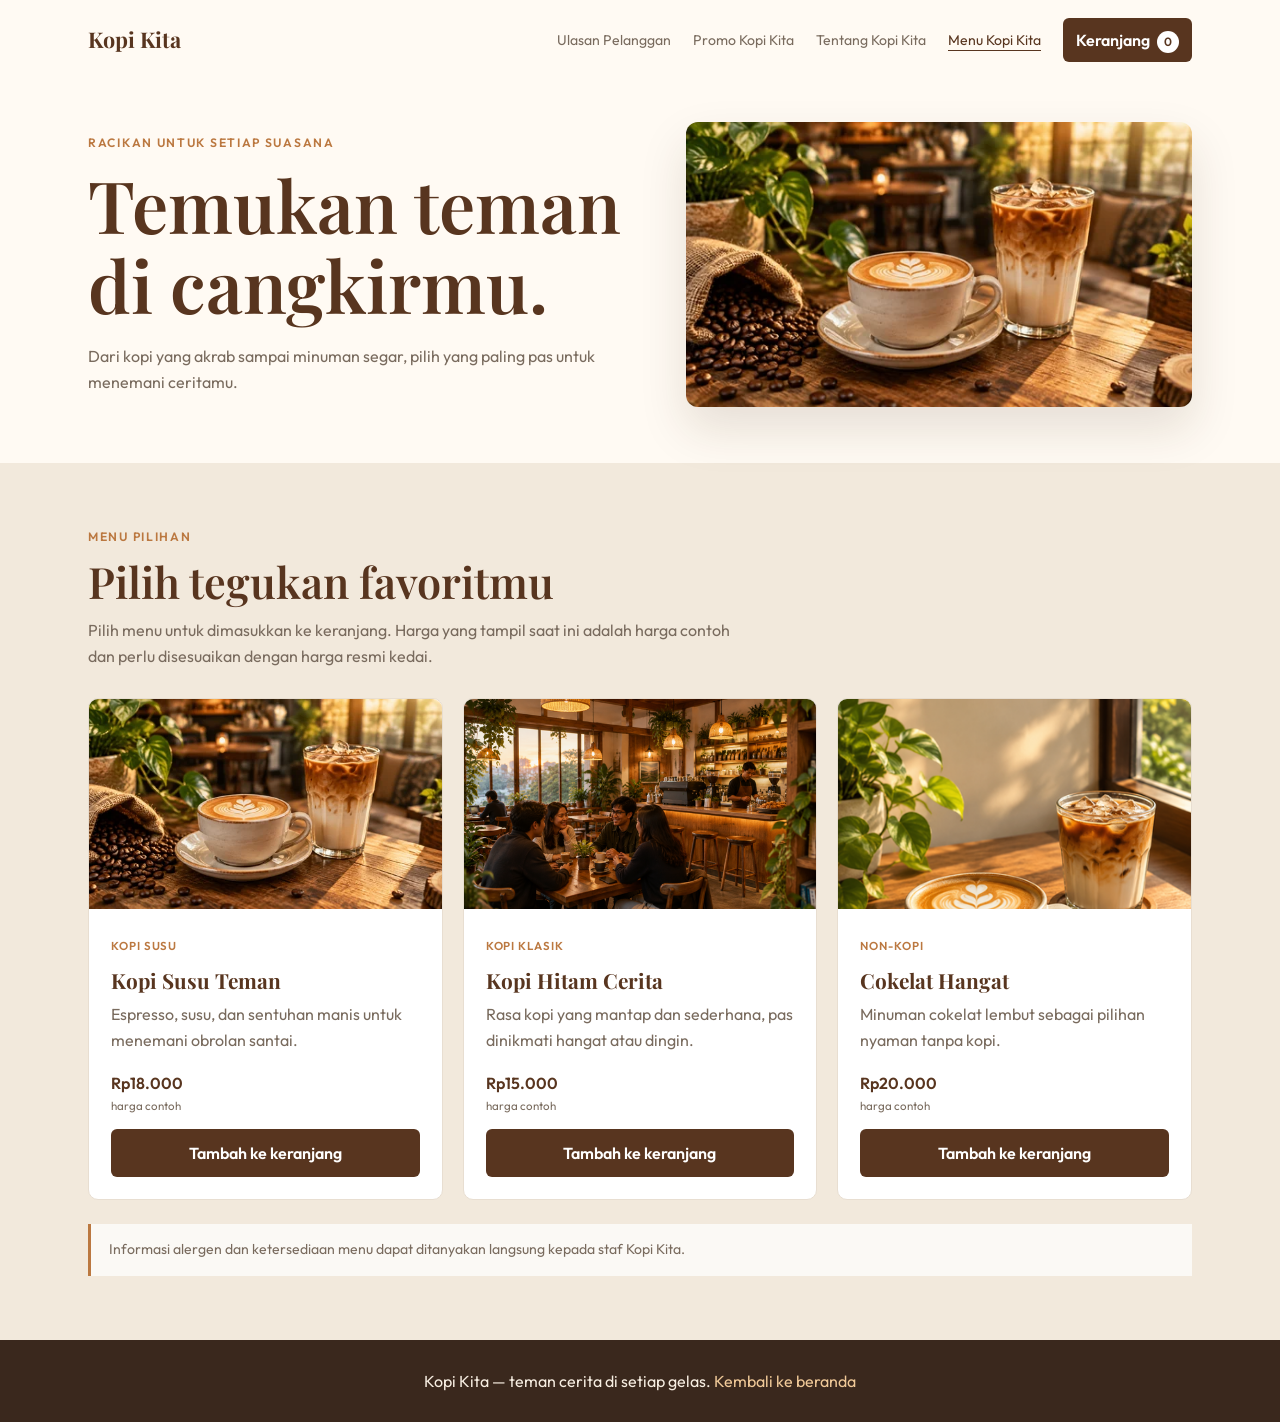
==== menu.html @ 1ad18de4 "Add Kopi Kita website Co-authored-by: Copilot <223556219+Copilot@users.noreply.github.com>" ====
<!DOCTYPE html>
<html lang="id">
<head>
  <meta charset="utf-8">
  <meta name="viewport" content="width=device-width, initial-scale=1">
  <meta name="description" content="Lihat inspirasi menu kopi dan minuman Kopi Kita Teman Cerita.">
  <title>Menu Kopi Kita | Kopi Kita</title>
  <link rel="preconnect" href="https://fonts.googleapis.com">
  <link rel="preconnect" href="https://fonts.gstatic.com" crossorigin>
  <link href="https://fonts.googleapis.com/css2?family=Outfit:wght@400;500;600&family=Playfair+Display:wght@600;700&display=swap" rel="stylesheet">
  <link rel="stylesheet" href="pages.css">
</head>
<body>
  <header class="site-header">
    <a class="site-logo" href="index.html">Kopi Kita</a>
    <nav class="site-nav" aria-label="Navigasi utama">
      <a href="ulasan.html">Ulasan Pelanggan</a>
      <a href="promo.html">Promo Kopi Kita</a>
      <a href="tentang.html">Tentang Kopi Kita</a>
      <a href="menu.html" aria-current="page">Menu Kopi Kita</a>
      <button class="cart-trigger" type="button" data-open-cart aria-haspopup="dialog">
        Keranjang <span class="cart-count" data-cart-count>0</span>
      </button>
    </nav>
  </header>

  <main>
    <section class="page-hero">
      <div class="page-hero-copy">
        <p class="eyebrow">Racikan untuk setiap suasana</p>
        <h1>Temukan teman di cangkirmu.</h1>
        <p>Dari kopi yang akrab sampai minuman segar, pilih yang paling pas untuk menemani ceritamu.</p>
      </div>
      <img src="images/hero.jpg" alt="Kopi susu dan kopi hitam di meja">
    </section>

    <section class="content-section">
      <div class="content-inner">
        <p class="eyebrow">Menu pilihan</p>
        <h2 class="section-heading">Pilih tegukan favoritmu</h2>
        <p class="section-intro">Pilih menu untuk dimasukkan ke keranjang. Harga yang tampil saat ini adalah harga contoh dan perlu disesuaikan dengan harga resmi kedai.</p>
        <div class="card-grid">
          <article class="content-card menu-card" data-product-id="kopi-susu-teman" data-product-name="Kopi Susu Teman" data-product-price="18000">
            <img src="images/hero.jpg" alt="Es kopi susu dengan lapisan susu dan kopi">
            <div class="card-copy">
              <span class="card-label">Kopi susu</span>
              <h3>Kopi Susu Teman</h3>
              <p>Espresso, susu, dan sentuhan manis untuk menemani obrolan santai.</p>
              <p class="price">Rp18.000 <span class="sample-price">harga contoh</span></p>
              <button class="add-to-cart" type="button" data-add-to-cart>Tambah ke keranjang</button>
            </div>
          </article>
          <article class="content-card menu-card" data-product-id="kopi-hitam-cerita" data-product-name="Kopi Hitam Cerita" data-product-price="15000">
            <img src="images/cafe.jpg" alt="Suasana menikmati kopi hangat di kedai">
            <div class="card-copy">
              <span class="card-label">Kopi klasik</span>
              <h3>Kopi Hitam Cerita</h3>
              <p>Rasa kopi yang mantap dan sederhana, pas dinikmati hangat atau dingin.</p>
              <p class="price">Rp15.000 <span class="sample-price">harga contoh</span></p>
              <button class="add-to-cart" type="button" data-add-to-cart>Tambah ke keranjang</button>
            </div>
          </article>
          <article class="content-card menu-card" data-product-id="cokelat-hangat" data-product-name="Cokelat Hangat" data-product-price="20000">
            <img src="images/poster.jpg" alt="Nuansa hangat untuk minuman pilihan">
            <div class="card-copy">
              <span class="card-label">Non-kopi</span>
              <h3>Cokelat Hangat</h3>
              <p>Minuman cokelat lembut sebagai pilihan nyaman tanpa kopi.</p>
              <p class="price">Rp20.000 <span class="sample-price">harga contoh</span></p>
              <button class="add-to-cart" type="button" data-add-to-cart>Tambah ke keranjang</button>
            </div>
          </article>
        </div>
        <p class="notice">Informasi alergen dan ketersediaan menu dapat ditanyakan langsung kepada staf Kopi Kita.</p>
      </div>
    </section>

    <dialog class="cart-dialog" data-cart-dialog aria-labelledby="cart-title">
      <div class="cart-header">
        <div>
          <p class="eyebrow">Pesananmu</p>
          <h2 class="section-heading" id="cart-title">Keranjang</h2>
        </div>
        <button class="cart-close" type="button" data-close-cart aria-label="Tutup keranjang">×</button>
      </div>
      <p class="cart-status" data-cart-status role="status" aria-live="polite"></p>
      <ul class="cart-items" data-cart-items></ul>
      <p class="cart-empty" data-cart-empty>Keranjang masih kosong. Yuk pilih kopi favoritmu.</p>
      <div class="cart-total">
        <span>Total</span>
        <strong data-cart-total>Rp0</strong>
      </div>
      <a class="checkout-button" data-checkout href="https://wa.me/6289527907852" target="_blank" rel="noreferrer" aria-disabled="true">Pesan via WhatsApp</a>
      <p class="cart-note">Pesanan dan harga final dikonfirmasi langsung oleh Kopi Kita melalui WhatsApp.</p>
    </dialog>
  </main>

  <footer class="site-footer">
    <p>Kopi Kita — teman cerita di setiap gelas. <a href="index.html">Kembali ke beranda</a></p>
  </footer>
  <script src="cart.js" defer></script>
</body>
</html>
---- pages.css ----
:root {
  color-scheme: light;
  --page-bg: #fffaf3;
  --page-ink: #241910;
  --page-brown: #58351f;
  --page-muted: #796b5e;
  --page-line: #e8ded1;
  --page-accent: #bb7840;
  --page-card: #ffffff;
}

* {
  box-sizing: border-box;
}

body {
  margin: 0;
  background: var(--page-bg);
  color: var(--page-ink);
  font-family: 'Outfit', system-ui, sans-serif;
  line-height: 1.65;
}

img {
  display: block;
  width: 100%;
  object-fit: cover;
}

a {
  color: inherit;
}

.site-header {
  display: flex;
  align-items: center;
  justify-content: space-between;
  gap: 24px;
  max-width: 1160px;
  margin: 0 auto;
  padding: 18px 28px;
}

.site-logo {
  color: var(--page-brown);
  font-family: 'Playfair Display', serif;
  font-size: 1.35rem;
  font-weight: 700;
  text-decoration: none;
  white-space: nowrap;
}

.site-nav {
  display: flex;
  align-items: center;
  gap: 22px;
  flex-wrap: wrap;
}

.site-nav a {
  color: var(--page-muted);
  font-size: 0.88rem;
  text-decoration: none;
}

.site-nav a:hover,
.site-nav a[aria-current="page"] {
  color: var(--page-brown);
  text-decoration: underline;
  text-underline-offset: 5px;
}

.page-hero {
  min-height: 340px;
  display: grid;
  grid-template-columns: 1fr 0.9fr;
  align-items: center;
  gap: 36px;
  max-width: 1160px;
  margin: 0 auto;
  padding: 42px 28px 56px;
}

.page-hero-copy {
  max-width: 590px;
}

.eyebrow {
  margin: 0 0 10px;
  color: var(--page-accent);
  font-size: 0.76rem;
  font-weight: 600;
  letter-spacing: 0.14em;
  text-transform: uppercase;
}

.page-hero h1,
.section-heading {
  margin: 0;
  color: var(--page-brown);
  font-family: 'Playfair Display', Georgia, serif;
  font-weight: 600;
  line-height: 1.12;
}

.page-hero h1 {
  font-size: clamp(2.5rem, 6vw, 4.5rem);
}

.page-hero-copy > p:last-child {
  max-width: 520px;
  margin: 18px 0 0;
  color: var(--page-muted);
}

.page-hero img {
  min-height: 260px;
  max-height: 360px;
  border-radius: 12px;
  box-shadow: 0 22px 48px rgba(62, 37, 19, 0.13);
}

.content-section {
  padding: 64px 28px;
  background: #f2e9dc;
}

.content-section.is-light {
  background: var(--page-bg);
}

.content-inner {
  max-width: 1104px;
  margin: 0 auto;
}

.section-heading {
  font-size: clamp(1.8rem, 4vw, 2.7rem);
}

.section-intro {
  max-width: 650px;
  margin: 12px 0 28px;
  color: var(--page-muted);
}

.card-grid {
  display: grid;
  grid-template-columns: repeat(3, minmax(0, 1fr));
  gap: 20px;
}

.content-card {
  overflow: hidden;
  border: 1px solid var(--page-line);
  border-radius: 10px;
  background: var(--page-card);
}

.content-card > img {
  height: 210px;
}

.card-copy {
  padding: 22px;
}

.card-copy h2,
.card-copy h3 {
  margin: 0 0 8px;
  color: var(--page-brown);
  font-family: 'Playfair Display', Georgia, serif;
  font-size: 1.3rem;
  line-height: 1.25;
}

.card-copy p {
  margin: 8px 0 0;
  color: var(--page-muted);
}

.card-label {
  display: inline-block;
  margin-bottom: 12px;
  color: var(--page-accent);
  font-size: 0.72rem;
  font-weight: 600;
  letter-spacing: 0.08em;
  text-transform: uppercase;
}

.rating {
  color: #b87936;
  letter-spacing: 0.1em;
}

.price {
  margin-top: 16px !important;
  color: var(--page-brown) !important;
  font-weight: 600;
}

.sample-price {
  display: block;
  color: var(--page-muted);
  font-size: 0.72rem;
  font-weight: 400;
}

.cart-trigger,
.add-to-cart,
.checkout-button {
  border: 0;
  border-radius: 6px;
  background: var(--page-brown);
  color: #fff;
  cursor: pointer;
  font: inherit;
  font-weight: 600;
  text-decoration: none;
}

.cart-trigger {
  padding: 9px 13px;
}

.cart-count {
  display: inline-grid;
  min-width: 22px;
  height: 22px;
  margin-left: 4px;
  padding: 0 5px;
  place-items: center;
  border-radius: 999px;
  background: #fff;
  color: var(--page-brown);
  font-size: 0.75rem;
}

.add-to-cart {
  width: 100%;
  margin-top: 14px;
  padding: 11px 14px;
}

.cart-trigger:hover,
.add-to-cart:hover,
.checkout-button:hover {
  background: #754a2b;
}

.cart-trigger:focus-visible,
.add-to-cart:focus-visible,
.checkout-button:focus-visible,
.cart-close:focus-visible,
.cart-quantity button:focus-visible {
  outline: 3px solid #d9a65f;
  outline-offset: 3px;
}

.cart-dialog {
  width: min(520px, calc(100% - 28px));
  max-height: min(80vh, 720px);
  padding: 24px;
  border: 1px solid var(--page-line);
  border-radius: 12px;
  color: var(--page-ink);
  box-shadow: 0 24px 80px rgba(0, 0, 0, 0.24);
}

.cart-dialog::backdrop {
  background: rgba(26, 20, 16, 0.55);
}

.cart-header {
  display: flex;
  align-items: flex-start;
  justify-content: space-between;
  gap: 16px;
}

.cart-header .eyebrow {
  margin-bottom: 4px;
}

.cart-close {
  width: 38px;
  height: 38px;
  border: 1px solid var(--page-line);
  border-radius: 50%;
  background: #fff;
  color: var(--page-brown);
  cursor: pointer;
  font-size: 1.5rem;
  line-height: 1;
}

.cart-status {
  min-height: 1.5em;
  margin: 12px 0;
  color: var(--page-muted);
  font-size: 0.85rem;
}

.cart-items {
  display: grid;
  gap: 12px;
  max-height: 36vh;
  margin: 0;
  padding: 0;
  overflow-y: auto;
  list-style: none;
}

.cart-item {
  display: flex;
  align-items: center;
  justify-content: space-between;
  gap: 16px;
  padding: 14px 0;
  border-bottom: 1px solid var(--page-line);
}

.cart-item-name {
  margin: 0;
  color: var(--page-brown);
  font-weight: 600;
}

.cart-item-price {
  margin: 2px 0 0;
  color: var(--page-muted);
  font-size: 0.84rem;
}

.cart-quantity {
  display: flex;
  align-items: center;
  gap: 10px;
  white-space: nowrap;
}

.cart-quantity button {
  width: 32px;
  height: 32px;
  border: 1px solid var(--page-line);
  border-radius: 50%;
  background: #fff;
  color: var(--page-brown);
  cursor: pointer;
  font: inherit;
  font-size: 1.1rem;
}

.cart-empty {
  padding: 18px 0;
  color: var(--page-muted);
}

.cart-total {
  display: flex;
  justify-content: space-between;
  margin: 18px 0;
  padding-top: 16px;
  border-top: 1px solid var(--page-line);
}

.cart-total strong {
  color: var(--page-brown);
}

.checkout-button {
  display: block;
  padding: 12px 16px;
  text-align: center;
}

.checkout-button[aria-disabled="true"] {
  opacity: 0.5;
  pointer-events: none;
}

.cart-note {
  margin: 12px 0 0;
  color: var(--page-muted);
  font-size: 0.78rem;
}

.notice {
  margin: 24px 0 0;
  padding: 14px 18px;
  border-left: 3px solid var(--page-accent);
  background: rgba(255, 255, 255, 0.72);
  color: var(--page-muted);
  font-size: 0.88rem;
}

.story-grid {
  display: grid;
  grid-template-columns: 0.9fr 1.1fr;
  align-items: center;
  gap: 42px;
}

.story-grid img {
  min-height: 300px;
  border-radius: 12px;
}

.story-grid p {
  color: var(--page-muted);
}

.info-row {
  display: flex;
  gap: 12px;
  flex-wrap: wrap;
  margin-top: 24px;
}

.info-pill {
  padding: 10px 14px;
  border: 1px solid var(--page-line);
  border-radius: 999px;
  background: #fff;
  color: var(--page-brown);
  font-size: 0.88rem;
}

.site-footer {
  padding: 28px;
  background: #3a281d;
  color: #f7eee2;
  text-align: center;
}

.site-footer p {
  margin: 0;
}

.site-footer a {
  color: #f0c998;
  text-decoration: none;
}

@media (max-width: 760px) {
  .site-header {
    align-items: flex-start;
    flex-direction: column;
    gap: 12px;
    padding: 16px 20px;
  }

  .site-nav {
    gap: 10px 18px;
  }

  .cart-trigger {
    width: 100%;
    text-align: center;
  }

  .page-hero,
  .story-grid {
    grid-template-columns: 1fr;
  }

  .page-hero {
    gap: 24px;
    padding: 36px 20px 44px;
  }

  .page-hero img {
    min-height: 220px;
    max-height: 300px;
  }

  .content-section {
    padding: 48px 20px;
  }

  .card-grid {
    grid-template-columns: 1fr;
  }

  .cart-dialog {
    padding: 20px;
  }

  .story-grid {
    gap: 24px;
  }
}
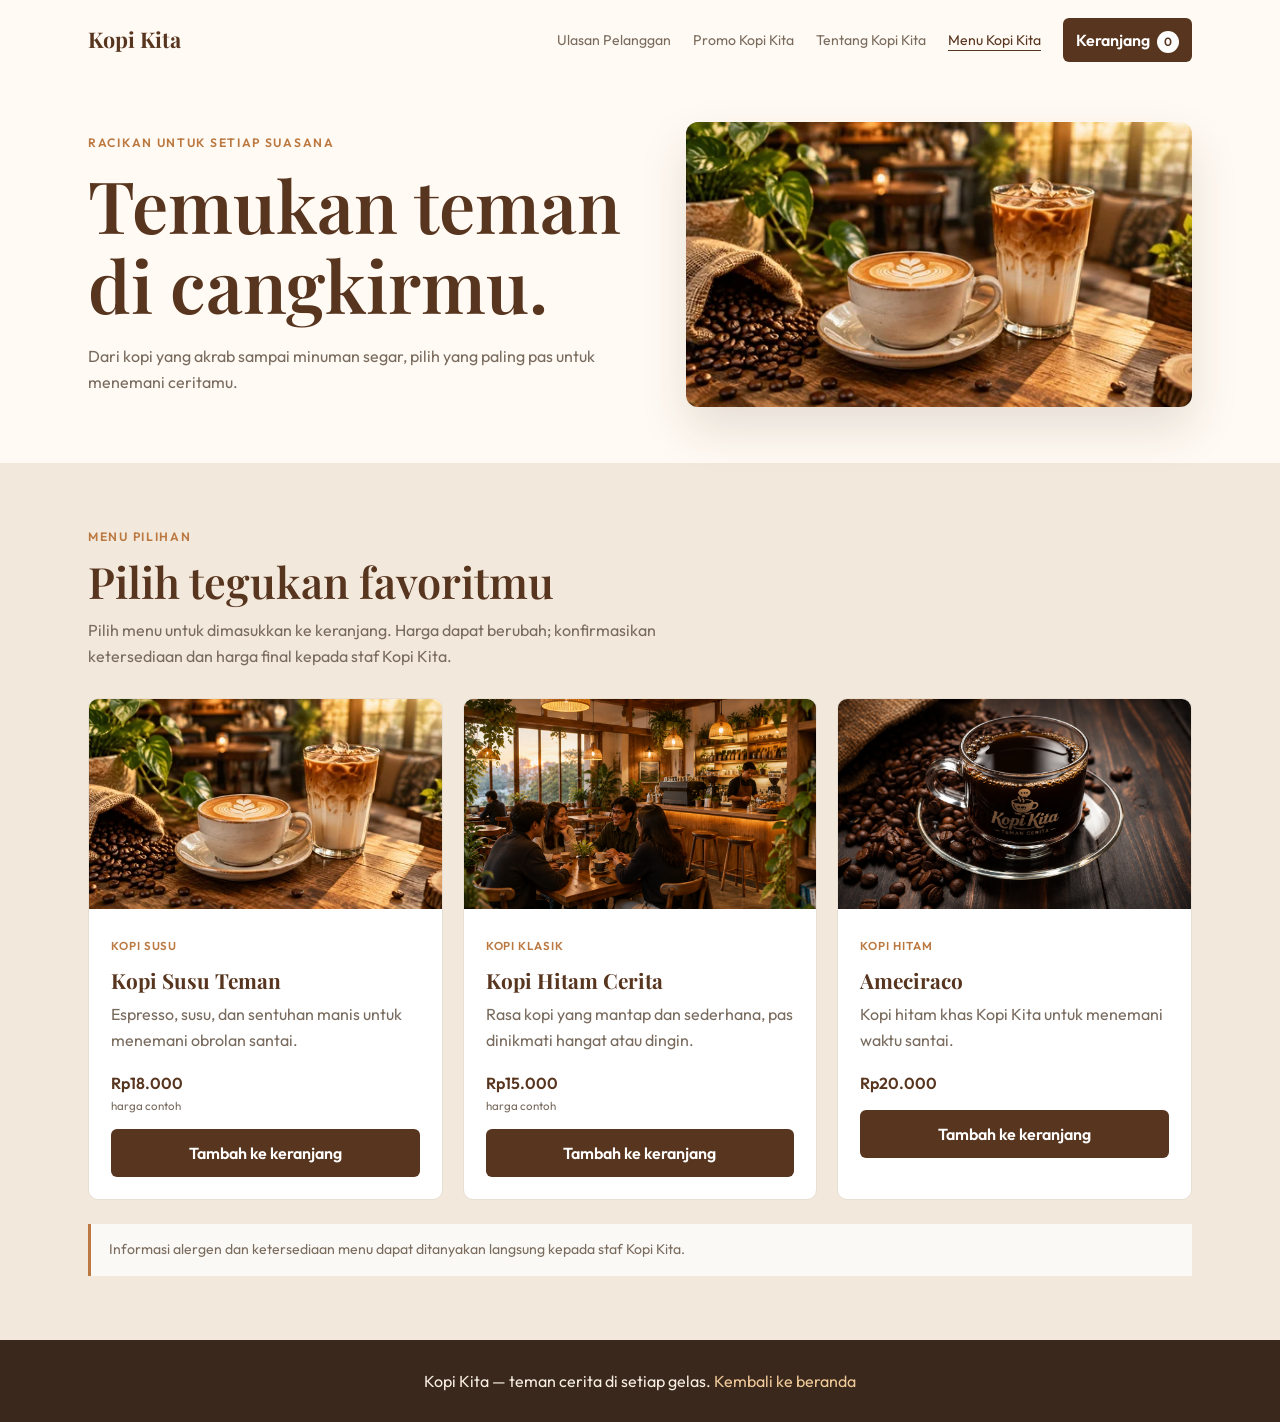
==== commit 0390637d: "feat: replace chocolate drink with Ameciraco Co-authored-by: Copilot <223556219+Copilot@users.norepl" ====
--- a/menu.html
+++ b/menu.html
@@ -38,7 +38,7 @@
       <div class="content-inner">
         <p class="eyebrow">Menu pilihan</p>
         <h2 class="section-heading">Pilih tegukan favoritmu</h2>
-        <p class="section-intro">Pilih menu untuk dimasukkan ke keranjang. Harga yang tampil saat ini adalah harga contoh dan perlu disesuaikan dengan harga resmi kedai.</p>
+        <p class="section-intro">Pilih menu untuk dimasukkan ke keranjang. Harga dapat berubah; konfirmasikan ketersediaan dan harga final kepada staf Kopi Kita.</p>
         <div class="card-grid">
           <article class="content-card menu-card" data-product-id="kopi-susu-teman" data-product-name="Kopi Susu Teman" data-product-price="18000">
             <img src="images/hero.jpg" alt="Es kopi susu dengan lapisan susu dan kopi">
@@ -60,13 +60,13 @@
               <button class="add-to-cart" type="button" data-add-to-cart>Tambah ke keranjang</button>
             </div>
           </article>
-          <article class="content-card menu-card" data-product-id="cokelat-hangat" data-product-name="Cokelat Hangat" data-product-price="20000">
-            <img src="images/poster.jpg" alt="Nuansa hangat untuk minuman pilihan">
+          <article class="content-card menu-card" data-product-id="cokelat-hangat" data-product-name="Ameciraco" data-product-price="20000">
+            <img src="images/ameciraco.png" alt="Kopi hitam Ameciraco di dalam cangkir kaca dengan biji kopi">
             <div class="card-copy">
-              <span class="card-label">Non-kopi</span>
-              <h3>Cokelat Hangat</h3>
-              <p>Minuman cokelat lembut sebagai pilihan nyaman tanpa kopi.</p>
-              <p class="price">Rp20.000 <span class="sample-price">harga contoh</span></p>
+              <span class="card-label">Kopi hitam</span>
+              <h3>Ameciraco</h3>
+              <p>Kopi hitam khas Kopi Kita untuk menemani waktu santai.</p>
+              <p class="price">Rp20.000</p>
               <button class="add-to-cart" type="button" data-add-to-cart>Tambah ke keranjang</button>
             </div>
           </article>
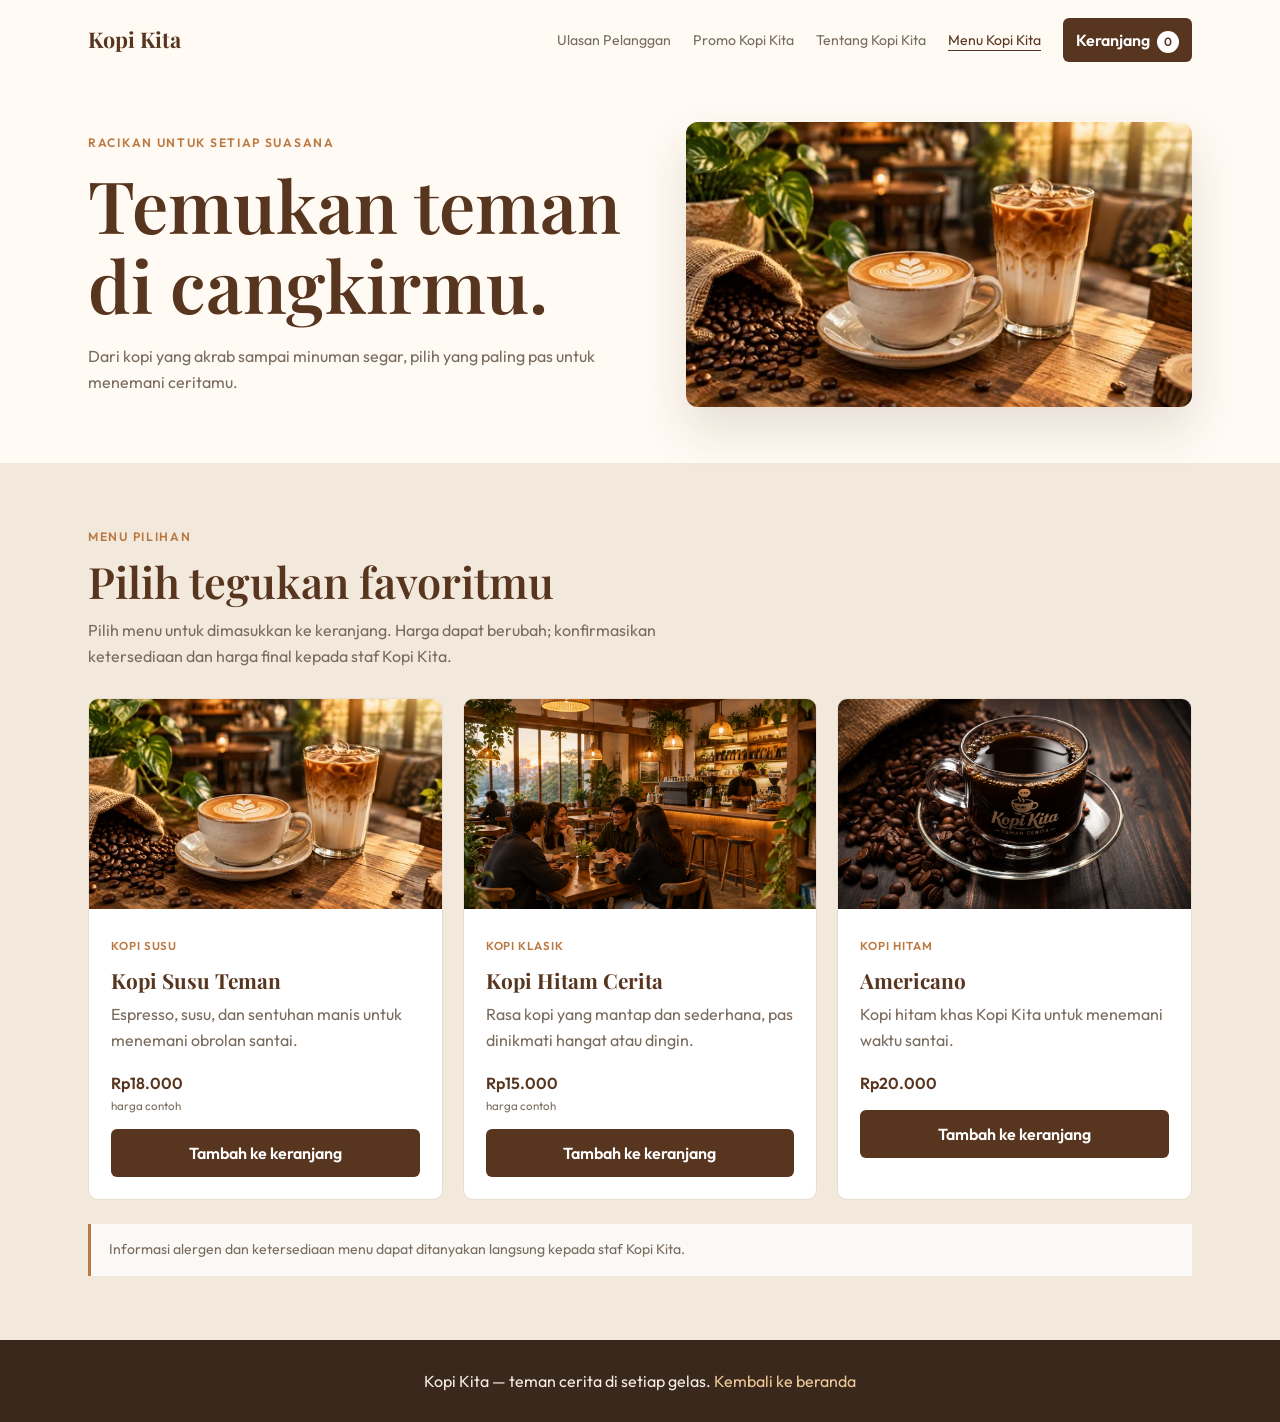
==== commit d5b2721c: "feat: rename menu drink to Americano Co-authored-by: Copilot <223556219+Copilot@users.noreply.github" ====
--- a/menu.html
+++ b/menu.html
@@ -60,11 +60,11 @@
               <button class="add-to-cart" type="button" data-add-to-cart>Tambah ke keranjang</button>
             </div>
           </article>
-          <article class="content-card menu-card" data-product-id="cokelat-hangat" data-product-name="Ameciraco" data-product-price="20000">
-            <img src="images/ameciraco.png" alt="Kopi hitam Ameciraco di dalam cangkir kaca dengan biji kopi">
+          <article class="content-card menu-card" data-product-id="cokelat-hangat" data-product-name="Americano" data-product-price="20000">
+            <img src="images/americano.png" alt="Secangkir Americano Kopi Kita dengan biji kopi">
             <div class="card-copy">
               <span class="card-label">Kopi hitam</span>
-              <h3>Ameciraco</h3>
+              <h3>Americano</h3>
               <p>Kopi hitam khas Kopi Kita untuk menemani waktu santai.</p>
               <p class="price">Rp20.000</p>
               <button class="add-to-cart" type="button" data-add-to-cart>Tambah ke keranjang</button>
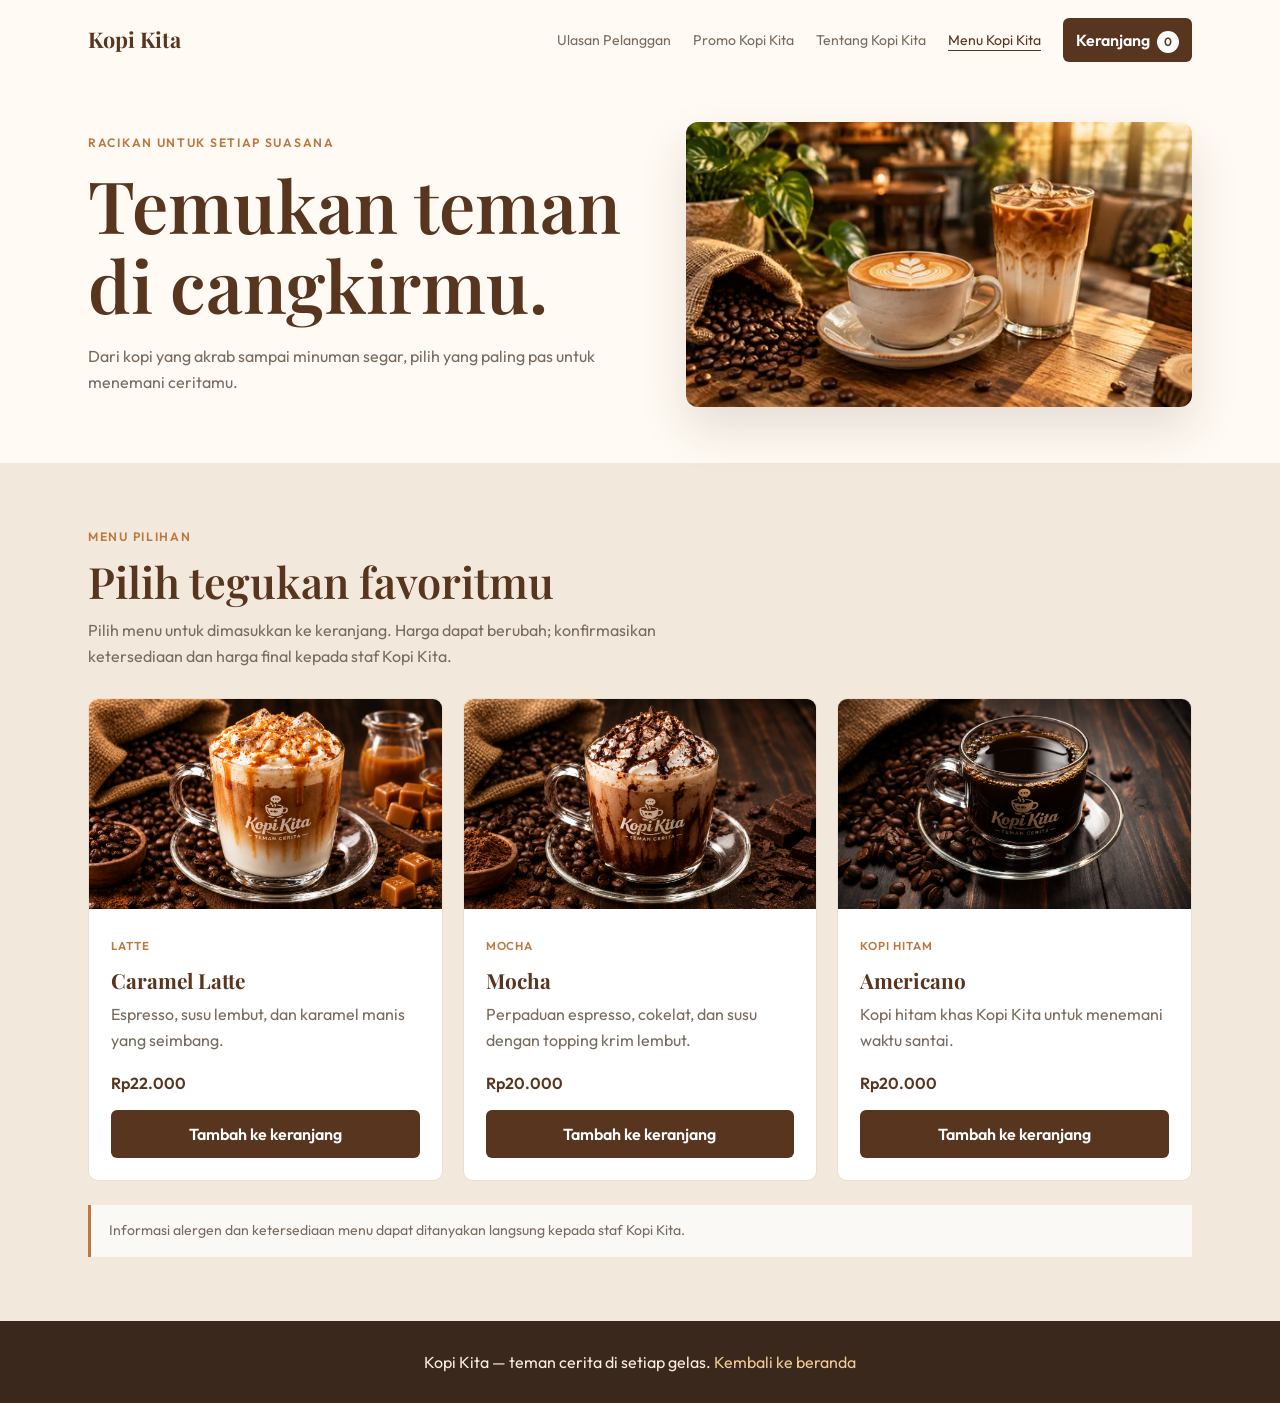
==== commit abf5dcd6: "feat: update caramel latte and mocha menu items Co-authored-by: Copilot <223556219+Copilot@users.nor" ====
--- a/menu.html
+++ b/menu.html
@@ -40,23 +40,23 @@
         <h2 class="section-heading">Pilih tegukan favoritmu</h2>
         <p class="section-intro">Pilih menu untuk dimasukkan ke keranjang. Harga dapat berubah; konfirmasikan ketersediaan dan harga final kepada staf Kopi Kita.</p>
         <div class="card-grid">
-          <article class="content-card menu-card" data-product-id="kopi-susu-teman" data-product-name="Kopi Susu Teman" data-product-price="18000">
-            <img src="images/hero.jpg" alt="Es kopi susu dengan lapisan susu dan kopi">
+          <article class="content-card menu-card" data-product-id="kopi-susu-teman" data-product-name="Caramel Latte" data-product-price="22000">
+            <img src="images/caramel-latte.png" alt="Caramel Latte dengan saus karamel dan krim di cangkir kaca">
             <div class="card-copy">
-              <span class="card-label">Kopi susu</span>
-              <h3>Kopi Susu Teman</h3>
-              <p>Espresso, susu, dan sentuhan manis untuk menemani obrolan santai.</p>
-              <p class="price">Rp18.000 <span class="sample-price">harga contoh</span></p>
+              <span class="card-label">Latte</span>
+              <h3>Caramel Latte</h3>
+              <p>Espresso, susu lembut, dan karamel manis yang seimbang.</p>
+              <p class="price">Rp22.000</p>
               <button class="add-to-cart" type="button" data-add-to-cart>Tambah ke keranjang</button>
             </div>
           </article>
-          <article class="content-card menu-card" data-product-id="kopi-hitam-cerita" data-product-name="Kopi Hitam Cerita" data-product-price="15000">
-            <img src="images/cafe.jpg" alt="Suasana menikmati kopi hangat di kedai">
+          <article class="content-card menu-card" data-product-id="kopi-hitam-cerita" data-product-name="Mocha" data-product-price="20000">
+            <img src="images/mocha.png" alt="Mocha dengan krim dan taburan cokelat di cangkir kaca">
             <div class="card-copy">
-              <span class="card-label">Kopi klasik</span>
-              <h3>Kopi Hitam Cerita</h3>
-              <p>Rasa kopi yang mantap dan sederhana, pas dinikmati hangat atau dingin.</p>
-              <p class="price">Rp15.000 <span class="sample-price">harga contoh</span></p>
+              <span class="card-label">Mocha</span>
+              <h3>Mocha</h3>
+              <p>Perpaduan espresso, cokelat, dan susu dengan topping krim lembut.</p>
+              <p class="price">Rp20.000</p>
               <button class="add-to-cart" type="button" data-add-to-cart>Tambah ke keranjang</button>
             </div>
           </article>
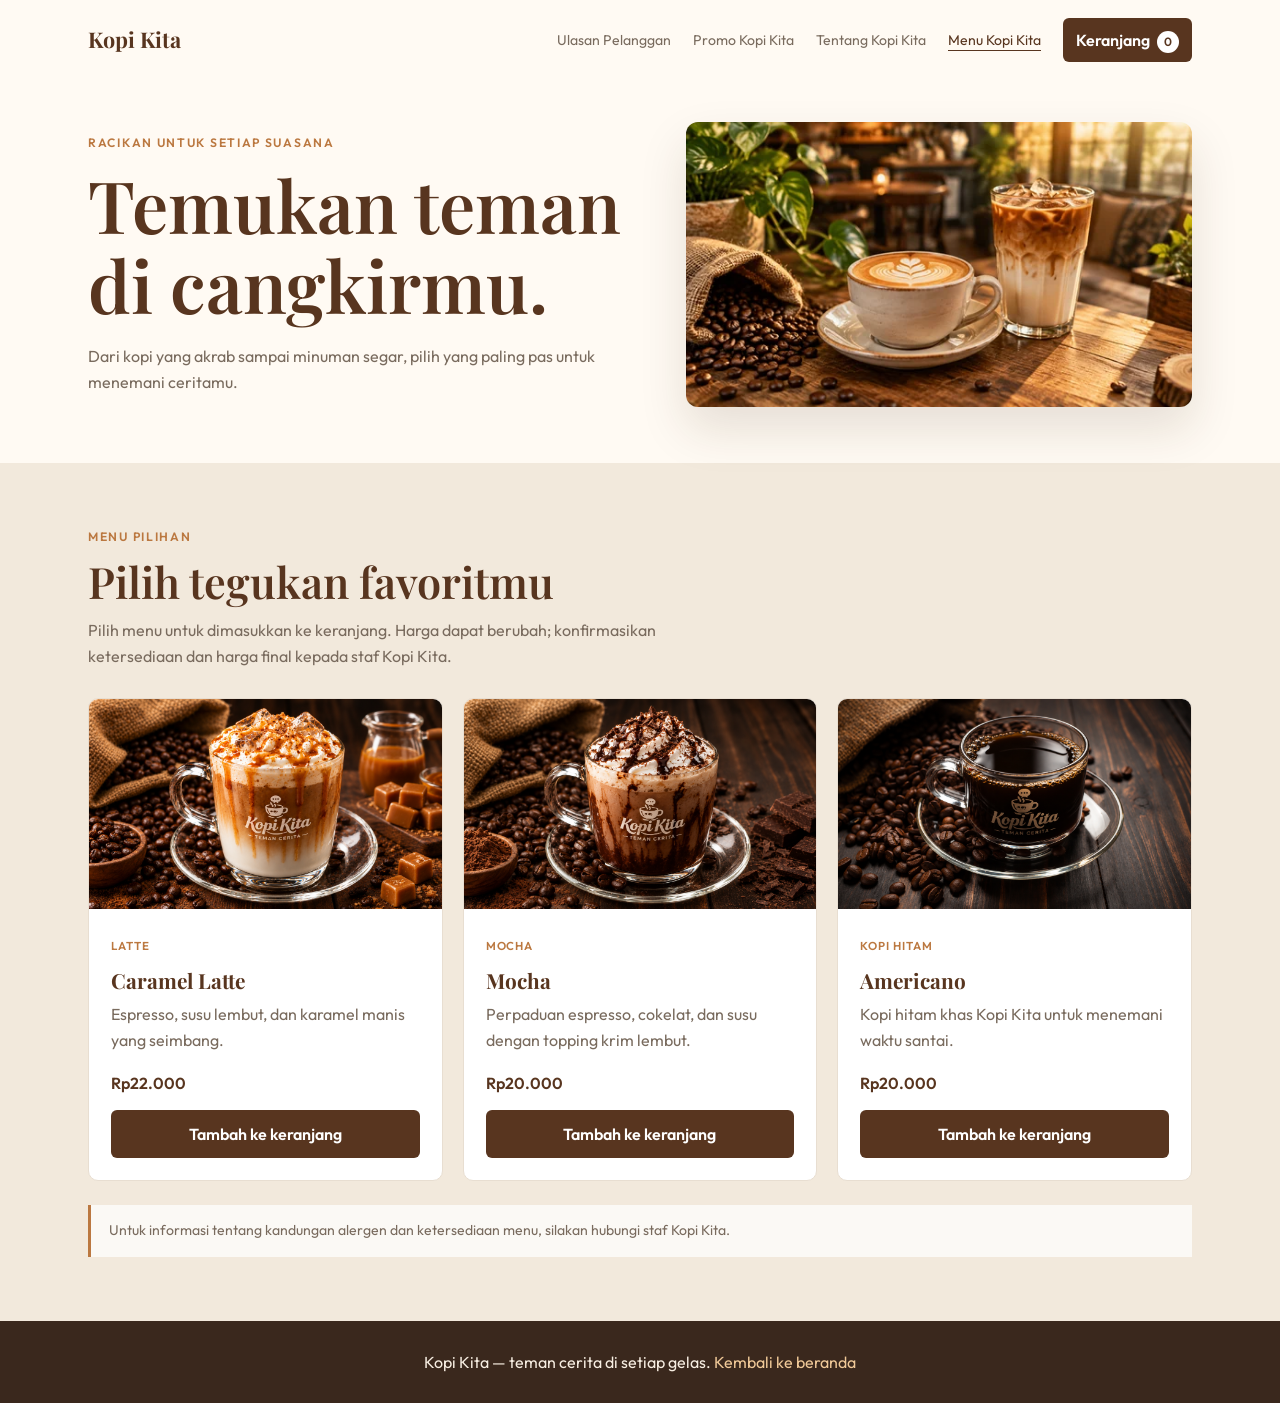
==== commit 80ff08c3: "copy: clarify allergen and availability notice Co-authored-by: Copilot <223556219+Copilot@users.nore" ====
--- a/menu.html
+++ b/menu.html
@@ -71,7 +71,7 @@
             </div>
           </article>
         </div>
-        <p class="notice">Informasi alergen dan ketersediaan menu dapat ditanyakan langsung kepada staf Kopi Kita.</p>
+        <p class="notice">Untuk informasi tentang kandungan alergen dan ketersediaan menu, silakan hubungi staf Kopi Kita.</p>
       </div>
     </section>
 
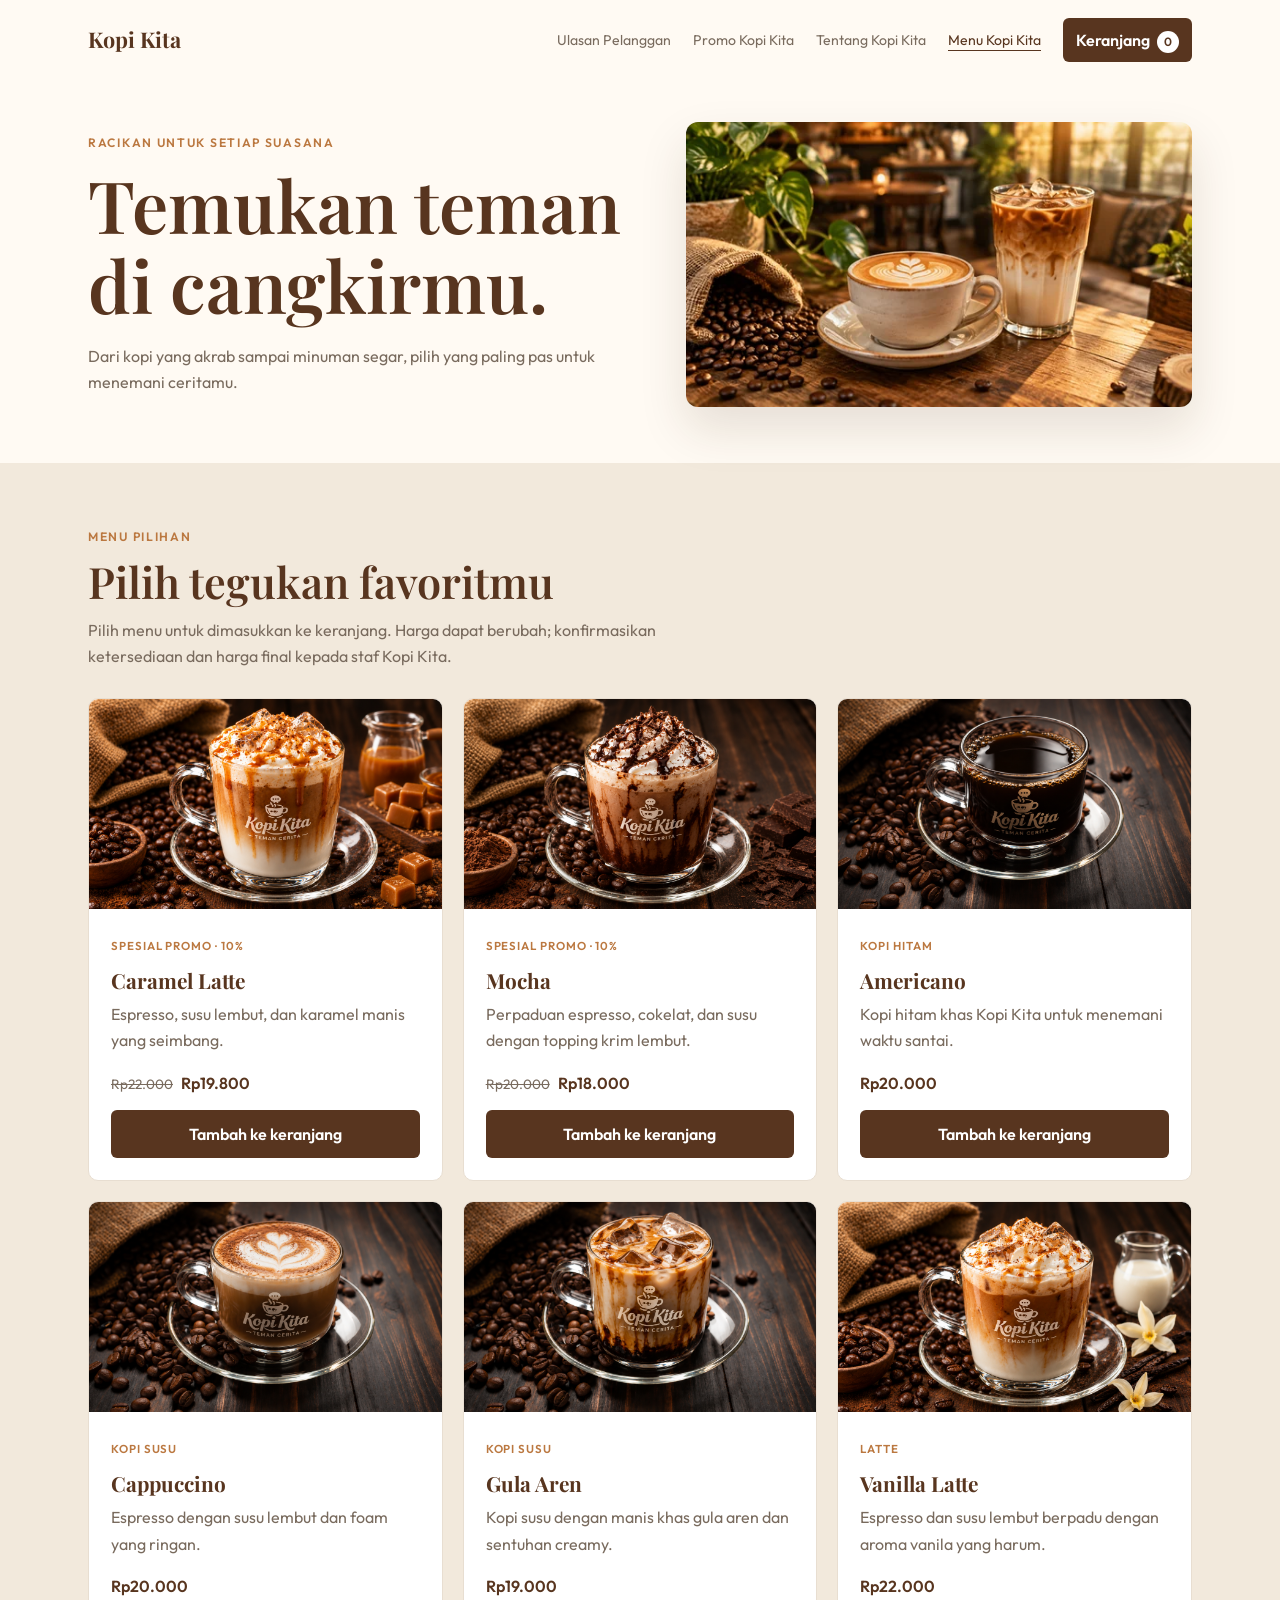
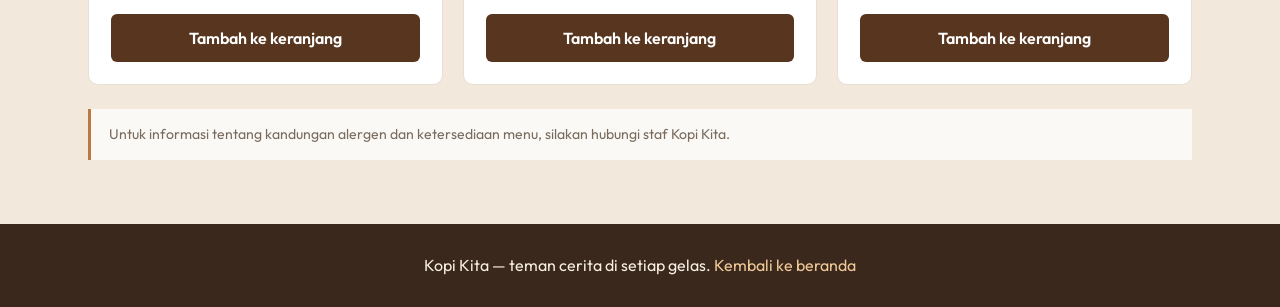
==== commit a7a5f842: "feat: add drinks to menu Co-authored-by: Copilot <223556219+Copilot@users.noreply.github.com>" ====
--- a/menu.html
+++ b/menu.html
@@ -40,23 +40,23 @@
         <h2 class="section-heading">Pilih tegukan favoritmu</h2>
         <p class="section-intro">Pilih menu untuk dimasukkan ke keranjang. Harga dapat berubah; konfirmasikan ketersediaan dan harga final kepada staf Kopi Kita.</p>
         <div class="card-grid">
-          <article class="content-card menu-card" data-product-id="kopi-susu-teman" data-product-name="Caramel Latte" data-product-price="22000">
+          <article class="content-card menu-card" data-product-id="kopi-susu-teman" data-product-name="Caramel Latte" data-product-price="19800">
             <img src="images/caramel-latte.png" alt="Caramel Latte dengan saus karamel dan krim di cangkir kaca">
             <div class="card-copy">
-              <span class="card-label">Latte</span>
+              <span class="card-label">Spesial promo · 10%</span>
               <h3>Caramel Latte</h3>
               <p>Espresso, susu lembut, dan karamel manis yang seimbang.</p>
-              <p class="price">Rp22.000</p>
+              <p class="price"><del class="original-price">Rp22.000</del><span>Rp19.800</span></p>
               <button class="add-to-cart" type="button" data-add-to-cart>Tambah ke keranjang</button>
             </div>
           </article>
-          <article class="content-card menu-card" data-product-id="kopi-hitam-cerita" data-product-name="Mocha" data-product-price="20000">
+          <article class="content-card menu-card" data-product-id="kopi-hitam-cerita" data-product-name="Mocha" data-product-price="18000">
             <img src="images/mocha.png" alt="Mocha dengan krim dan taburan cokelat di cangkir kaca">
             <div class="card-copy">
-              <span class="card-label">Mocha</span>
+              <span class="card-label">Spesial promo · 10%</span>
               <h3>Mocha</h3>
               <p>Perpaduan espresso, cokelat, dan susu dengan topping krim lembut.</p>
-              <p class="price">Rp20.000</p>
+              <p class="price"><del class="original-price">Rp20.000</del><span>Rp18.000</span></p>
               <button class="add-to-cart" type="button" data-add-to-cart>Tambah ke keranjang</button>
             </div>
           </article>
@@ -67,6 +67,36 @@
               <h3>Americano</h3>
               <p>Kopi hitam khas Kopi Kita untuk menemani waktu santai.</p>
               <p class="price">Rp20.000</p>
+              <button class="add-to-cart" type="button" data-add-to-cart>Tambah ke keranjang</button>
+            </div>
+          </article>
+          <article class="content-card menu-card" data-product-id="cappuccino" data-product-name="Cappuccino" data-product-price="20000">
+            <img src="images/cappuccino.png" alt="Cappuccino Kopi Kita dengan foam susu dan taburan cokelat">
+            <div class="card-copy">
+              <span class="card-label">Kopi susu</span>
+              <h3>Cappuccino</h3>
+              <p>Espresso dengan susu lembut dan foam yang ringan.</p>
+              <p class="price">Rp20.000</p>
+              <button class="add-to-cart" type="button" data-add-to-cart>Tambah ke keranjang</button>
+            </div>
+          </article>
+          <article class="content-card menu-card" data-product-id="gula-aren" data-product-name="Gula Aren" data-product-price="19000">
+            <img src="images/gula-aren.png" alt="Kopi susu gula aren dengan es">
+            <div class="card-copy">
+              <span class="card-label">Kopi susu</span>
+              <h3>Gula Aren</h3>
+              <p>Kopi susu dengan manis khas gula aren dan sentuhan creamy.</p>
+              <p class="price">Rp19.000</p>
+              <button class="add-to-cart" type="button" data-add-to-cart>Tambah ke keranjang</button>
+            </div>
+          </article>
+          <article class="content-card menu-card" data-product-id="vanilla-latte" data-product-name="Vanilla Latte" data-product-price="22000">
+            <img src="images/vanilla-latte.png" alt="Vanilla Latte dengan krim lembut dan aroma vanila">
+            <div class="card-copy">
+              <span class="card-label">Latte</span>
+              <h3>Vanilla Latte</h3>
+              <p>Espresso dan susu lembut berpadu dengan aroma vanila yang harum.</p>
+              <p class="price">Rp22.000</p>
               <button class="add-to-cart" type="button" data-add-to-cart>Tambah ke keranjang</button>
             </div>
           </article>
--- a/pages.css
+++ b/pages.css
@@ -198,6 +198,13 @@
   margin-top: 16px !important;
   color: var(--page-brown) !important;
   font-weight: 600;
+}
+
+.original-price {
+  margin-right: 8px;
+  color: var(--page-muted);
+  font-size: 0.85em;
+  font-weight: 400;
 }
 
 .sample-price {
